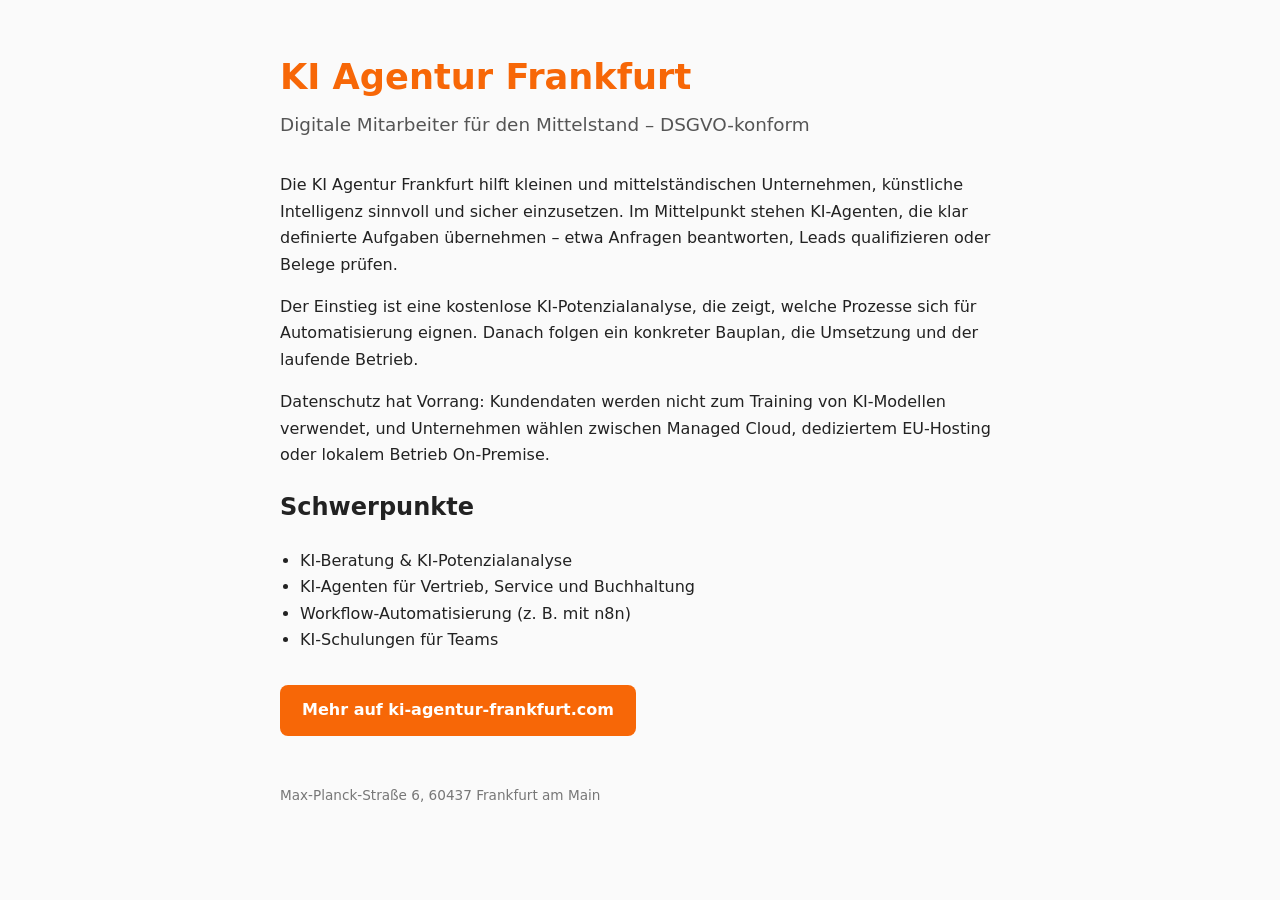
==== ki-agentur-frankfurt/index.html @ 4981d4fd "Create index.html" ====
<!doctype html>
<html lang="de">
<head>
<meta charset="utf-8">
<meta name="viewport" content="width=device-width, initial-scale=1">
<title>KI Agentur Frankfurt – KI-Agenten &amp; KI-Automatisierung für den Mittelstand</title>
<meta name="description" content="Digitale Mitarbeiter für den Mittelstand – DSGVO-konform">
<style>
body{margin:0;font-family:system-ui,-apple-system,Segoe UI,Roboto,sans-serif;line-height:1.65;color:#222;background:#fafafa}
main{max-width:720px;margin:0 auto;padding:48px 20px}
h1{margin:0 0 4px;font-size:2.2rem;color:#f76707}
.sub{margin:0 0 32px;font-size:1.15rem;color:#555}
ul{padding-left:20px}
a.cta{display:inline-block;margin-top:16px;padding:12px 22px;background:#f76707;color:#fff;text-decoration:none;border-radius:8px;font-weight:600}
footer{margin-top:48px;font-size:.85rem;color:#777}
</style>
</head>
<body>
<main>
<h1>KI Agentur Frankfurt</h1>
<p class="sub">Digitale Mitarbeiter für den Mittelstand – DSGVO-konform</p>
<p>Die KI Agentur Frankfurt hilft kleinen und mittelständischen Unternehmen, künstliche Intelligenz sinnvoll und sicher einzusetzen. Im Mittelpunkt stehen KI-Agenten, die klar definierte Aufgaben übernehmen – etwa Anfragen beantworten, Leads qualifizieren oder Belege prüfen.</p><p>Der Einstieg ist eine kostenlose KI-Potenzialanalyse, die zeigt, welche Prozesse sich für Automatisierung eignen. Danach folgen ein konkreter Bauplan, die Umsetzung und der laufende Betrieb.</p><p>Datenschutz hat Vorrang: Kundendaten werden nicht zum Training von KI-Modellen verwendet, und Unternehmen wählen zwischen Managed Cloud, dediziertem EU-Hosting oder lokalem Betrieb On-Premise.</p>
<h2>Schwerpunkte</h2>
<ul><li>KI-Beratung &amp; KI-Potenzialanalyse</li><li>KI-Agenten für Vertrieb, Service und Buchhaltung</li><li>Workflow-Automatisierung (z. B. mit n8n)</li><li>KI-Schulungen für Teams</li></ul>
<a class="cta" href="https://ki-agentur-frankfurt.com/">Mehr auf ki-agentur-frankfurt.com</a>
<footer>Max-Planck-Straße 6, 60437 Frankfurt am Main</footer>
</main>
</body>
</html>
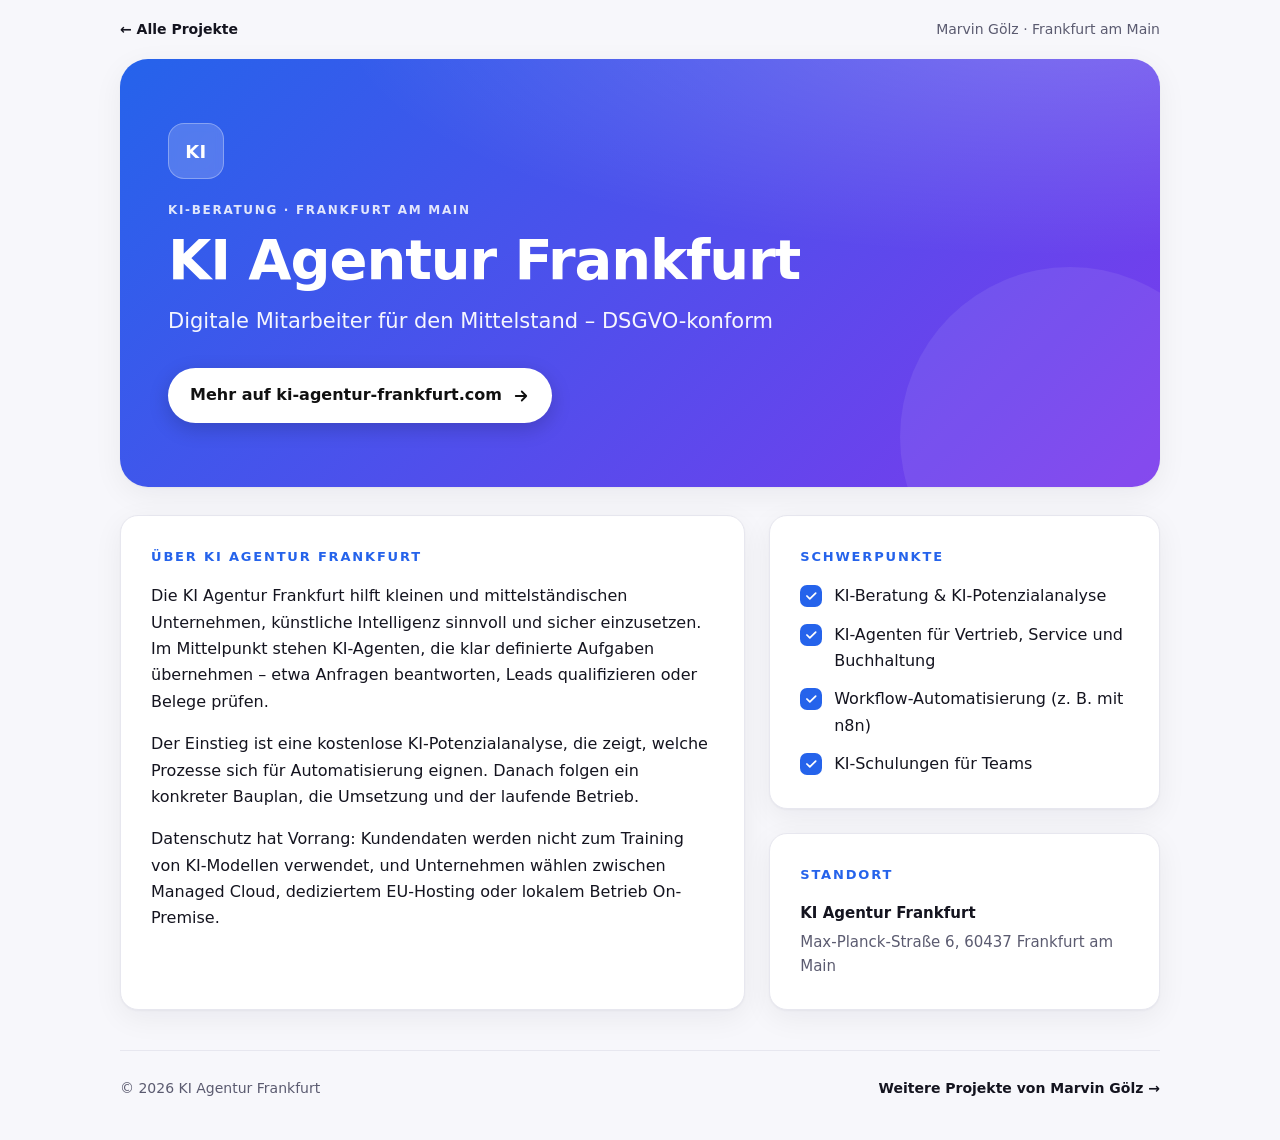
==== commit 5bb1a6fd: "Redesign ki-agentur-frankfurt" ====
--- a/ki-agentur-frankfurt/index.html
+++ b/ki-agentur-frankfurt/index.html
@@ -4,26 +4,51 @@
 <meta charset="utf-8">
 <meta name="viewport" content="width=device-width, initial-scale=1">
 <title>KI Agentur Frankfurt – KI-Agenten &amp; KI-Automatisierung für den Mittelstand</title>
-<meta name="description" content="Digitale Mitarbeiter für den Mittelstand – DSGVO-konform">
-<style>
-body{margin:0;font-family:system-ui,-apple-system,Segoe UI,Roboto,sans-serif;line-height:1.65;color:#222;background:#fafafa}
-main{max-width:720px;margin:0 auto;padding:48px 20px}
-h1{margin:0 0 4px;font-size:2.2rem;color:#f76707}
-.sub{margin:0 0 32px;font-size:1.15rem;color:#555}
-ul{padding-left:20px}
-a.cta{display:inline-block;margin-top:16px;padding:12px 22px;background:#f76707;color:#fff;text-decoration:none;border-radius:8px;font-weight:600}
-footer{margin-top:48px;font-size:.85rem;color:#777}
-</style>
+<meta name="description" content="KI Agentur Frankfurt: KI-Beratung, KI-Agenten und Workflow-Automatisierung für kleine und mittelständische Unternehmen – DSGVO-konform.">
+<link rel="canonical" href="https://marvinggit.github.io/my-projects/ki-agentur-frankfurt/">
+<meta property="og:title" content="KI Agentur Frankfurt – KI-Agenten &amp; KI-Automatisierung für den Mittelstand">
+<meta property="og:description" content="KI Agentur Frankfurt: KI-Beratung, KI-Agenten und Workflow-Automatisierung für kleine und mittelständische Unternehmen – DSGVO-konform.">
+<meta property="og:url" content="https://marvinggit.github.io/my-projects/ki-agentur-frankfurt/">
+<meta property="og:type" content="website">
+<meta name="theme-color" content="#7c3aed">
+<link rel="stylesheet" href="../style.css">
+<script type="application/ld+json">{"@context": "https://schema.org", "@type": "ProfessionalService", "name": "KI Agentur Frankfurt", "description": "KI Agentur Frankfurt: KI-Beratung, KI-Agenten und Workflow-Automatisierung für kleine und mittelständische Unternehmen – DSGVO-konform.", "url": "https://ki-agentur-frankfurt.com/", "address": {"@type": "PostalAddress", "streetAddress": "Max-Planck-Straße 6", "postalCode": "60437", "addressLocality": "Frankfurt am Main", "addressCountry": "DE"}}</script>
 </head>
-<body>
-<main>
-<h1>KI Agentur Frankfurt</h1>
-<p class="sub">Digitale Mitarbeiter für den Mittelstand – DSGVO-konform</p>
-<p>Die KI Agentur Frankfurt hilft kleinen und mittelständischen Unternehmen, künstliche Intelligenz sinnvoll und sicher einzusetzen. Im Mittelpunkt stehen KI-Agenten, die klar definierte Aufgaben übernehmen – etwa Anfragen beantworten, Leads qualifizieren oder Belege prüfen.</p><p>Der Einstieg ist eine kostenlose KI-Potenzialanalyse, die zeigt, welche Prozesse sich für Automatisierung eignen. Danach folgen ein konkreter Bauplan, die Umsetzung und der laufende Betrieb.</p><p>Datenschutz hat Vorrang: Kundendaten werden nicht zum Training von KI-Modellen verwendet, und Unternehmen wählen zwischen Managed Cloud, dediziertem EU-Hosting oder lokalem Betrieb On-Premise.</p>
-<h2>Schwerpunkte</h2>
-<ul><li>KI-Beratung &amp; KI-Potenzialanalyse</li><li>KI-Agenten für Vertrieb, Service und Buchhaltung</li><li>Workflow-Automatisierung (z. B. mit n8n)</li><li>KI-Schulungen für Teams</li></ul>
-<a class="cta" href="https://ki-agentur-frankfurt.com/">Mehr auf ki-agentur-frankfurt.com</a>
-<footer>Max-Planck-Straße 6, 60437 Frankfurt am Main</footer>
-</main>
+<body style="--accent:#2563eb;--accent2:#7c3aed">
+<div class="wrap">
+  <nav class="topbar"><a href="../">← Alle Projekte</a><span>Marvin Gölz · Frankfurt am Main</span></nav>
+  <header class="hero">
+    <div class="mono" aria-hidden="true">KI</div>
+    <p class="kicker">KI-Beratung · Frankfurt am Main</p>
+    <h1>KI Agentur Frankfurt</h1>
+    <p class="lead">Digitale Mitarbeiter für den Mittelstand – DSGVO-konform</p>
+    <a class="btn" href="https://ki-agentur-frankfurt.com/">Mehr auf ki-agentur-frankfurt.com <svg viewBox="0 0 24 24" fill="none" stroke="currentColor" stroke-width="2.4" stroke-linecap="round" stroke-linejoin="round" aria-hidden="true"><path d="M5 12h14M13 6l6 6-6 6"/></svg></a>
+  </header>
+  <main class="grid">
+    <section class="card">
+      <h2>Über KI Agentur Frankfurt</h2>
+        <p>Die KI Agentur Frankfurt hilft kleinen und mittelständischen Unternehmen, künstliche Intelligenz sinnvoll und sicher einzusetzen. Im Mittelpunkt stehen KI-Agenten, die klar definierte Aufgaben übernehmen – etwa Anfragen beantworten, Leads qualifizieren oder Belege prüfen.</p>
+        <p>Der Einstieg ist eine kostenlose KI-Potenzialanalyse, die zeigt, welche Prozesse sich für Automatisierung eignen. Danach folgen ein konkreter Bauplan, die Umsetzung und der laufende Betrieb.</p>
+        <p>Datenschutz hat Vorrang: Kundendaten werden nicht zum Training von KI-Modellen verwendet, und Unternehmen wählen zwischen Managed Cloud, dediziertem EU-Hosting oder lokalem Betrieb On-Premise.</p>
+    </section>
+    <div class="side">
+      <section class="card">
+        <h2>Schwerpunkte</h2>
+        <ul class="focus">
+        <li>KI-Beratung &amp; KI-Potenzialanalyse</li>
+        <li>KI-Agenten für Vertrieb, Service und Buchhaltung</li>
+        <li>Workflow-Automatisierung (z. B. mit n8n)</li>
+        <li>KI-Schulungen für Teams</li>
+        </ul>
+      </section>
+      <section class="card contact">
+        <h2>Standort</h2>
+        <strong>KI Agentur Frankfurt</strong>
+        Max-Planck-Straße 6, 60437 Frankfurt am Main
+      </section>
+    </div>
+  </main>
+  <footer><span>© 2026 KI Agentur Frankfurt</span><a href="../">Weitere Projekte von Marvin Gölz →</a></footer>
+</div>
 </body>
 </html>
--- a/style.css
+++ b/style.css
@@ -0,0 +1,44 @@
+:root{--bg:#f7f7fb;--surface:#fff;--text:#14141f;--muted:#5b5b70;--line:#e7e7ef;--radius:18px;--shadow:0 1px 2px rgba(20,20,40,.04),0 8px 30px rgba(20,20,40,.06)}
+@media (prefers-color-scheme:dark){:root{--bg:#0d0d14;--surface:#16161f;--text:#f1f1f7;--muted:#a3a3b8;--line:#272735;--shadow:0 1px 2px rgba(0,0,0,.3),0 8px 30px rgba(0,0,0,.35)}}
+*{box-sizing:border-box}html{-webkit-text-size-adjust:100%}
+body{margin:0;background:var(--bg);color:var(--text);font:16px/1.65 ui-sans-serif,system-ui,-apple-system,"Segoe UI",Roboto,"Helvetica Neue",Arial,sans-serif;-webkit-font-smoothing:antialiased}
+a{color:inherit}
+.wrap{max-width:1080px;margin:0 auto;padding:0 20px}
+.topbar{display:flex;justify-content:space-between;align-items:center;padding:18px 0;font-size:14px;color:var(--muted)}
+.topbar a{text-decoration:none;font-weight:600;color:var(--text)}
+.topbar a:hover{color:var(--accent)}
+.hero{position:relative;overflow:hidden;border-radius:28px;padding:64px 48px;color:#fff;background:radial-gradient(1200px 400px at 90% -10%,rgba(255,255,255,.22),transparent 60%),linear-gradient(135deg,var(--accent),var(--accent2));box-shadow:var(--shadow)}
+.hero:after{content:"";position:absolute;right:-80px;bottom:-120px;width:340px;height:340px;border-radius:50%;background:rgba(255,255,255,.08)}
+.mono{display:inline-grid;place-items:center;width:56px;height:56px;border-radius:16px;background:rgba(255,255,255,.18);backdrop-filter:blur(4px);font-weight:800;letter-spacing:.5px;font-size:18px;margin-bottom:22px;border:1px solid rgba(255,255,255,.3)}
+.kicker{text-transform:uppercase;letter-spacing:.14em;font-size:12px;font-weight:700;opacity:.85;margin:0 0 10px}
+.hero h1{font-size:clamp(34px,5.4vw,56px);line-height:1.05;margin:0 0 14px;letter-spacing:-.02em}
+.hero p.lead{font-size:clamp(17px,2vw,21px);max-width:640px;margin:0 0 30px;opacity:.95}
+.btn{display:inline-flex;align-items:center;gap:10px;background:#fff;color:#111;text-decoration:none;font-weight:700;padding:14px 22px;border-radius:999px;box-shadow:0 6px 20px rgba(0,0,0,.18);transition:transform .15s ease}
+.btn:hover{transform:translateY(-2px)}
+.btn svg{width:18px;height:18px}
+.grid{display:grid;grid-template-columns:1.6fr 1fr;gap:24px;margin:28px 0 40px}
+.card{background:var(--surface);border:1px solid var(--line);border-radius:var(--radius);padding:30px;box-shadow:var(--shadow)}
+.card h2{font-size:13px;text-transform:uppercase;letter-spacing:.14em;color:var(--accent);margin:0 0 16px}
+.card p{margin:0 0 16px;color:var(--text)}.card p:last-child{margin:0}
+.side{display:flex;flex-direction:column;gap:24px}
+ul.focus{list-style:none;margin:0;padding:0;display:grid;gap:12px}
+ul.focus li{display:flex;gap:12px;align-items:flex-start;font-weight:500}
+ul.focus li:before{content:"";flex:0 0 22px;height:22px;border-radius:7px;margin-top:2px;background:var(--accent) url("data:image/svg+xml,%3Csvg xmlns='http://www.w3.org/2000/svg' viewBox='0 0 24 24' fill='none' stroke='white' stroke-width='3' stroke-linecap='round' stroke-linejoin='round'%3E%3Cpath d='M5 12l5 5L20 7'/%3E%3C/svg%3E") center/14px no-repeat}
+.contact{font-size:15px;color:var(--muted)}.contact strong{color:var(--text);display:block;margin-bottom:4px}
+footer{border-top:1px solid var(--line);padding:26px 0 40px;color:var(--muted);font-size:14px;display:flex;justify-content:space-between;gap:12px;flex-wrap:wrap}
+footer a{text-decoration:none;font-weight:600;color:var(--text)}
+/* overview */
+.intro{padding:56px 0 34px}
+.intro .kicker{color:var(--muted);opacity:1}
+.intro h1{font-size:clamp(36px,6vw,64px);line-height:1.02;letter-spacing:-.03em;margin:0 0 16px}
+.intro h1 span{background:linear-gradient(135deg,#7c3aed,#db2777 50%,#2563eb);-webkit-background-clip:text;background-clip:text;color:transparent}
+.intro p{font-size:19px;color:var(--muted);max-width:620px;margin:0}
+.projects{display:grid;grid-template-columns:repeat(auto-fill,minmax(300px,1fr));gap:20px;margin-bottom:48px}
+.project{position:relative;display:flex;flex-direction:column;gap:10px;text-decoration:none;background:var(--surface);border:1px solid var(--line);border-radius:var(--radius);padding:26px;box-shadow:var(--shadow);transition:transform .15s ease,border-color .15s ease;overflow:hidden}
+.project:before{content:"";position:absolute;inset:0 0 auto 0;height:5px;background:linear-gradient(90deg,var(--accent),var(--accent2))}
+.project:hover{transform:translateY(-3px);border-color:var(--accent)}
+.project .pm{width:46px;height:46px;border-radius:13px;display:grid;place-items:center;color:#fff;font-weight:800;font-size:15px;background:linear-gradient(135deg,var(--accent),var(--accent2))}
+.project h2{margin:6px 0 0;font-size:21px;letter-spacing:-.01em}
+.project p{margin:0;color:var(--muted);font-size:15px}
+.project .more{margin-top:auto;padding-top:8px;font-weight:700;color:var(--accent);font-size:14px}
+@media (max-width:820px){.grid{grid-template-columns:1fr}.hero{padding:44px 26px;border-radius:22px}.card{padding:24px}}
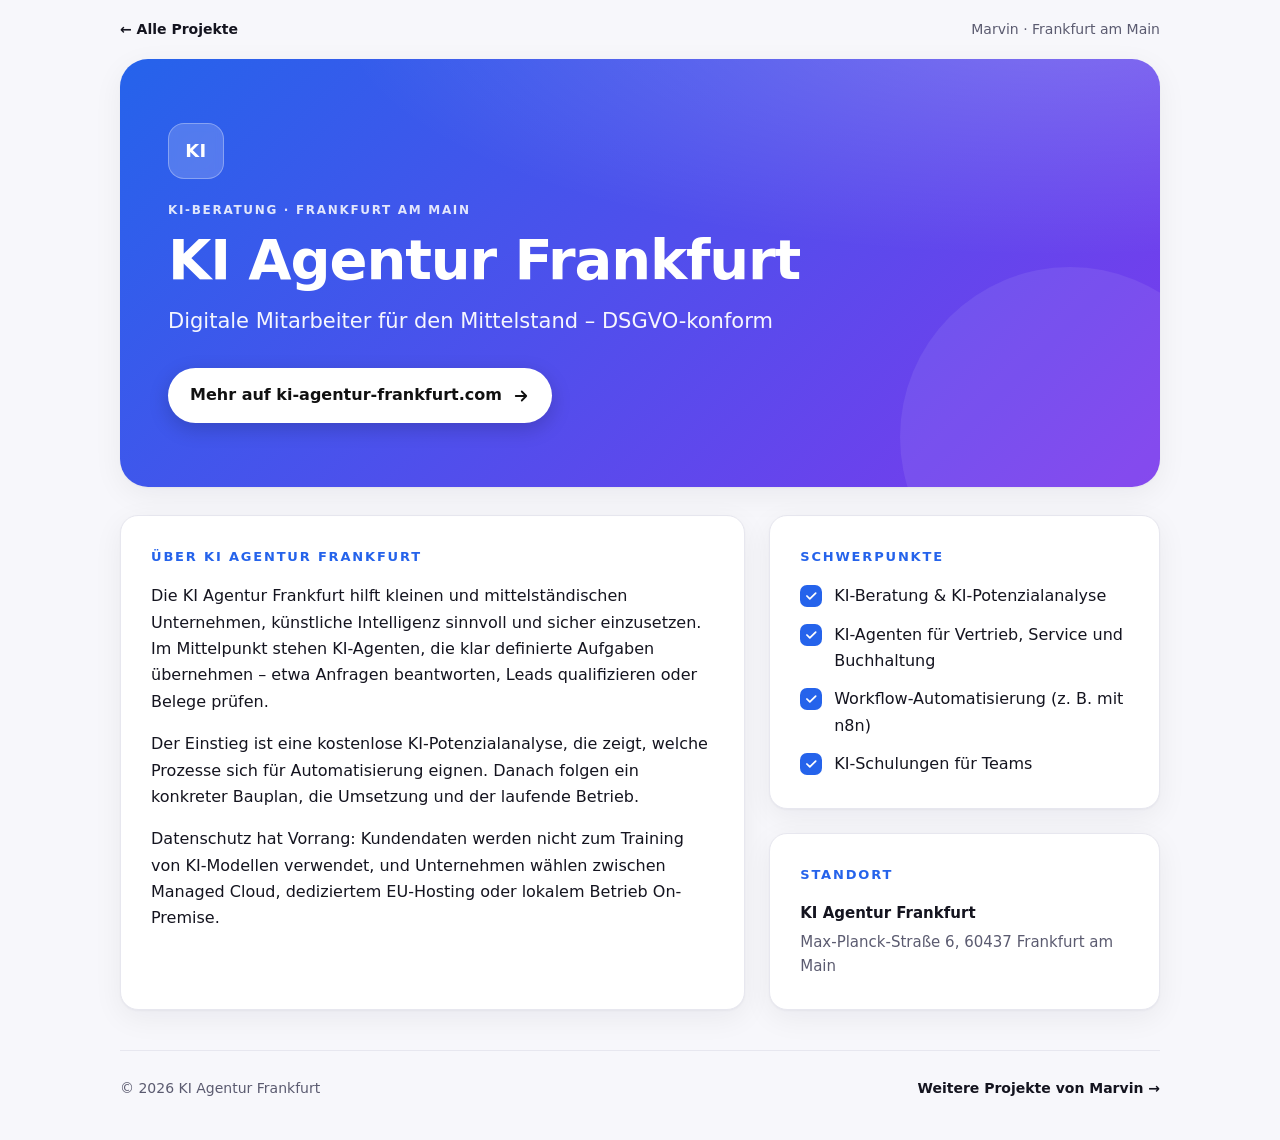
==== commit 2e4406fc: "Nachname entfernt: überall nur noch „Marvin“ Co-Authored-By: Claude Fable 5.1 <noreply@anthropic.com" ====
--- a/ki-agentur-frankfurt/index.html
+++ b/ki-agentur-frankfurt/index.html
@@ -16,7 +16,7 @@
 </head>
 <body style="--accent:#2563eb;--accent2:#7c3aed">
 <div class="wrap">
-  <nav class="topbar"><a href="../">← Alle Projekte</a><span>Marvin Gölz · Frankfurt am Main</span></nav>
+  <nav class="topbar"><a href="../">← Alle Projekte</a><span>Marvin · Frankfurt am Main</span></nav>
   <header class="hero">
     <div class="mono" aria-hidden="true">KI</div>
     <p class="kicker">KI-Beratung · Frankfurt am Main</p>
@@ -48,7 +48,7 @@
       </section>
     </div>
   </main>
-  <footer><span>© 2026 KI Agentur Frankfurt</span><a href="../">Weitere Projekte von Marvin Gölz →</a></footer>
+  <footer><span>© 2026 KI Agentur Frankfurt</span><a href="../">Weitere Projekte von Marvin →</a></footer>
 </div>
 </body>
 </html>
--- a/style.css
+++ b/style.css
@@ -24,6 +24,7 @@
 ul.focus{list-style:none;margin:0;padding:0;display:grid;gap:12px}
 ul.focus li{display:flex;gap:12px;align-items:flex-start;font-weight:500}
 ul.focus li:before{content:"";flex:0 0 22px;height:22px;border-radius:7px;margin-top:2px;background:var(--accent) url("data:image/svg+xml,%3Csvg xmlns='http://www.w3.org/2000/svg' viewBox='0 0 24 24' fill='none' stroke='white' stroke-width='3' stroke-linecap='round' stroke-linejoin='round'%3E%3Cpath d='M5 12l5 5L20 7'/%3E%3C/svg%3E") center/14px no-repeat}
+.profiles{margin:0;padding:0 6px;font-size:14px;color:var(--muted)}.profiles a{color:var(--muted);font-weight:600}.profiles a:hover{color:var(--accent)}
 .contact{font-size:15px;color:var(--muted)}.contact strong{color:var(--text);display:block;margin-bottom:4px}
 footer{border-top:1px solid var(--line);padding:26px 0 40px;color:var(--muted);font-size:14px;display:flex;justify-content:space-between;gap:12px;flex-wrap:wrap}
 footer a{text-decoration:none;font-weight:600;color:var(--text)}
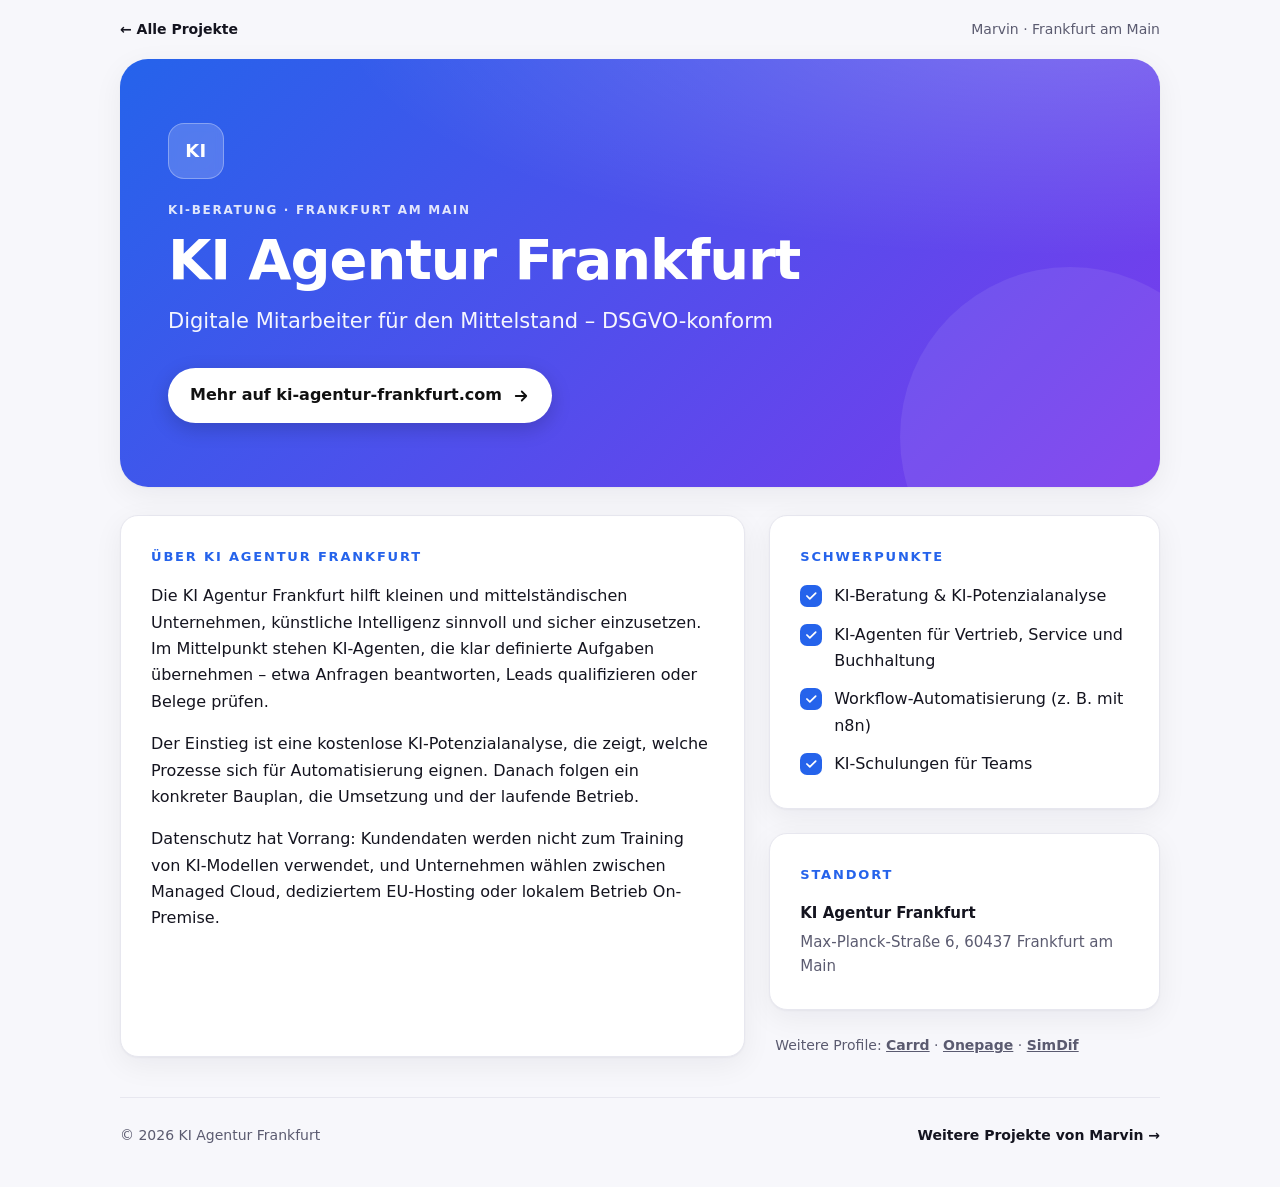
==== commit 685dde82: "Update index.html" ====
--- a/ki-agentur-frankfurt/index.html
+++ b/ki-agentur-frankfurt/index.html
@@ -46,6 +46,7 @@
         <strong>KI Agentur Frankfurt</strong>
         Max-Planck-Straße 6, 60437 Frankfurt am Main
       </section>
+      <p class="profiles">Weitere Profile: <a href="https://ki-agentur-frankfurt.carrd.co/">Carrd</a> · <a href="https://ki-agentur-frankfurt.onepage.me/">Onepage</a> · <a href="https://ki-agentur-frankfurt.simdif.com/">SimDif</a></p>
     </div>
   </main>
   <footer><span>© 2026 KI Agentur Frankfurt</span><a href="../">Weitere Projekte von Marvin →</a></footer>
